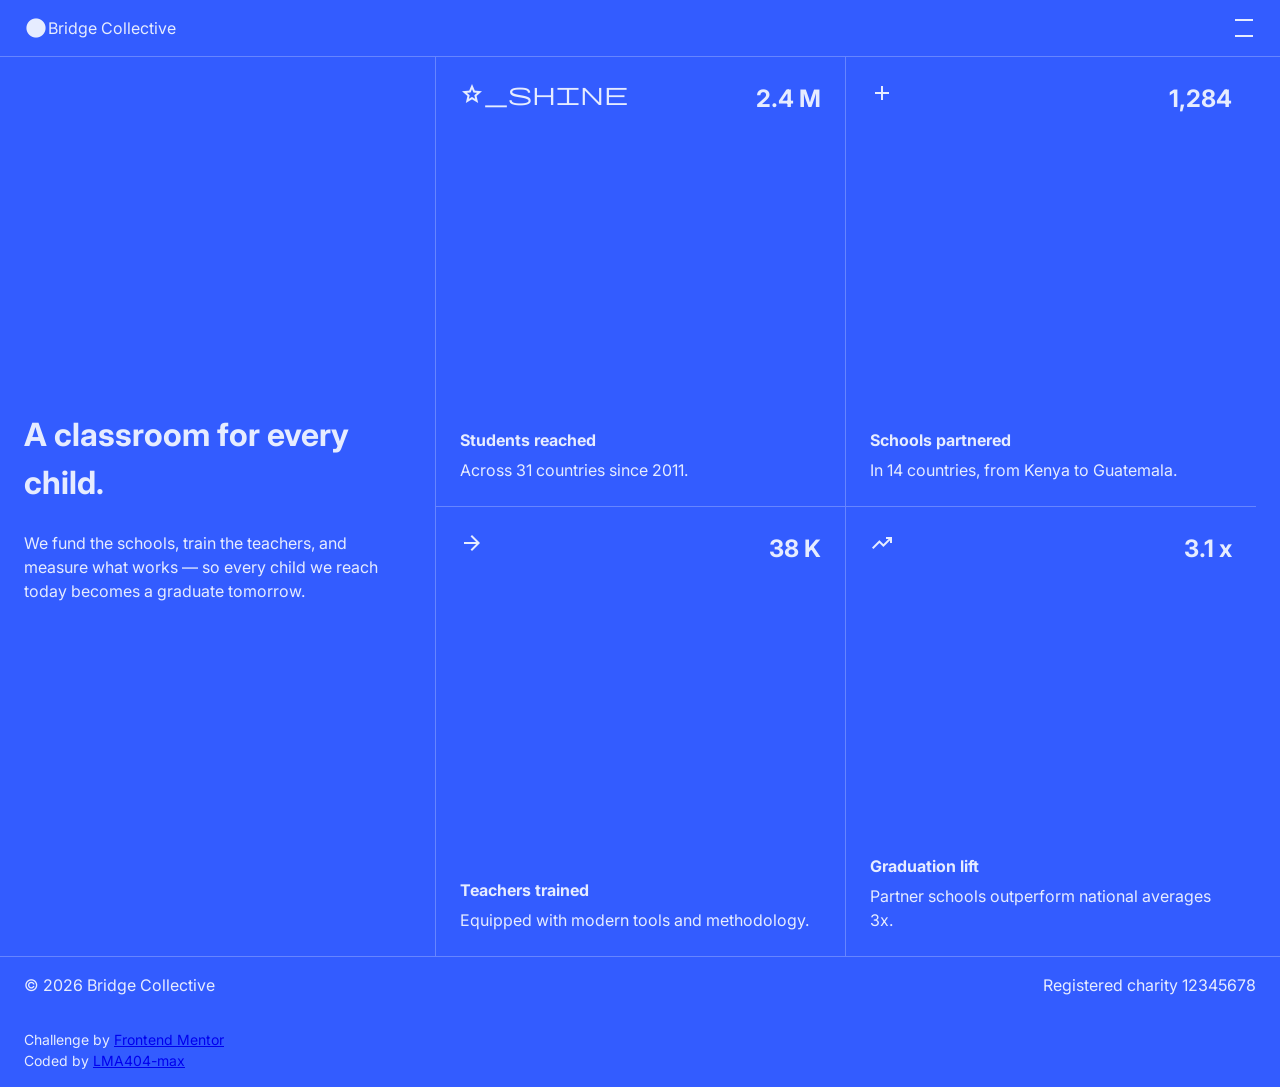
==== grid-landing-page-main/index.html @ 6e354396 "project_2: grid_landing_page(html and css)" ====
<!DOCTYPE html>
<html lang="en">
<head>
  <meta charset="UTF-8">
  <meta name="viewport" content="width=device-width, initial-scale=1.0" viewport-fit="cover">
  <link rel="icon" type="image/png" sizes="32x32" href="./assets/images/favicon-32x32.png">
  <link rel="preconnect" href="https://fonts.googleapis.com">
  <link rel="preconnect" href="https://fonts.gstatic.com" crossorigin>
  <link href="https://fonts.googleapis.com/css2?family=Inter:ital,opsz,wght@0,14..32,100..900;1,14..32,100..900&family=Outfit:wght@100..900&display=swap" rel="stylesheet">
  <link rel="stylesheet" href="https://fonts.googleapis.com/css2?family=Material+Symbols+Outlined:opsz,wght,FILL,GRAD@20..48,100..700,0..1,-50..200&icon_names=add,arrow_forward,circle,close,density_large,star_shine,trending_up" />
  
  <link rel="stylesheet" href="style.css">

 

  <title>Frontend Mentor | Grid landing page</title>
</head>
<body>

  <header>

    <!--fix the hover issue later-->
    <div class="page">
      <span class="material-symbols-outlined" style="font-variation-settings: 'FILL' 1, 'opsz' 15 !important; gap: 5px;">circle</span>
      <span class="brand">Bridge Collective</span>
        <div class="menuWrapper">
          <span class="material-symbols-outlined menu-icon">density_large</span>
            <nav class="menuContainer">
              <ul class="menuItems">
                <li><span class="material-symbols-outlined menu-close">close</span></li>
                <li><a href="#">About</a></li>
                <li><a href="#">Our Work</a></li>
                <li><a href="#">Partners</a></li>
                <li><a href="#">Annual Report</a></li>
                <li><a href="#">Donate</a></li>
              </ul>
            </nav>
        </div>
    </div>
  </header>

  <main>
    <div class="grid-container">
      <div class="mainStat" style="grid-area: hero;">
        <h1>A classroom for every child.</h1>
        <p class="hero">We fund the schools, train the teachers, and measure what works — so every child we reach today becomes a graduate tomorrow.</p>
      </div>

        <div class="item" style="grid-area: stat1;">
          <div class="statTop">
            <span class="material-symbols-outlined">star_shine</span>
            <h2>2.4 M</h2>
          </div>
          <div class="statBottom">
            <h4>Students reached</h4>
            <p class="stats">Across 31 countries since 2011.</p>
          </div>
        </div>

        <div class="item" style="grid-area: stat2;">
          <div class="statTop">
            <span class="material-symbols-outlined">add</span>
            <h2>1,284</h2>
          </div>
          <div class="statBottom">
            <h4>Schools partnered</h4>
            <p class="stats">In 14 countries, from Kenya to Guatemala.</p>
          </div>
        </div>

        <div class="item" style="grid-area: stat3;">
          <div class="statTop">
            <span class="material-symbols-outlined">arrow_forward</span>
            <h2>38 K</h2>
          </div>
          <div class="statBottom">
            <h4>Teachers trained</h4>
            <p class="stats">Equipped with modern tools and methodology.</p>
          </div>
        </div>

        <div class="item" style="grid-area: stat4;">
          <div class="statTop">
            <span class="material-symbols-outlined">trending_up</span>
            <h2>3.1 x</h2>
          </div>
          <div class="statBottom">
            <h4>Graduation lift</h4>
            <p class="stats">Partner schools outperform national averages 3x.</p>
          </div>
        </div>
      </div>
  </main>

  <footer>
    <p class="footer">&copy 2026 Bridge Collective</p>
    <p class="footer">Registered charity 12345678</p>
  </footer>
    
  <div class="attribution">
    Challenge by <a href="https://www.frontendmentor.io?ref=challenge">Frontend Mentor</a><br>
    Coded by <a href="https://github.com/LMA404-max/frontend_mentor">LMA404-max</a>
  </div>
  </body>
</html>
---- grid-landing-page-main/style.css ----
/*universal reset*/
*, *::before, *::after {
    margin: 0px;
    padding: 0px;
    box-sizing: border-box;
}

html {
    scroll-behavior: smooth;
}

:root {
    --blue: hsl(255, 100%, 58%);
    --line: rgba(255, 255, 255, 0.25); /*subtle line colors */
}

.material-symbols-outlined {
  font-variation-settings:
  'FILL' 0,
  'wght' 400,
  'GRAD' 0,
  'opsz' 24
}

body {
    min-height: 100vh;
    line-height: 1.5;
    background-color: hsl(228, 100%, 60%);
    color: hsl(224, 100%, 95%);
    font-family: "Inter", sasn-serif;
}

header {
    border-bottom: 1px solid var(--line);
    position: relative;
    z-index: 10; /*keeps the panel above the grid*/
}

.page {
    display: flex;
    align-items: center;
    padding: 16px 24px;
}

.brand {
    margin-right: auto;
}

.menu-icon {
    display: block;
    cursor: pointer;
}

.menuItems {
    display: flex;
    flex-direction: column;
    justify-content: flex-end;
    align-items: flex-end;
    white-space: nowrap;
}

.menuContainer {
    display: none;
    position: fixed;
    inset: 0 0 0 auto;
    width: 35vw;
    height: 100vh;
    background-color: hsl(228, 99%, 58%);
    border: 1px solid hsl(228, 99%, 58%);
    z-index: 100; /*above the icon */
}

.menuWrapper:hover .menuContainer {
    display: block;
}

body:has(.menuContainer:hover) {
    background-color: hsl(228, 75%, 51%);
}
.menuContainer ul {
    list-style: none;
    margin: 0;
    padding: 0;
}

.menuContainer a {
    display: block;
    padding: 10px 16px;
    color: #ffffff;
    text-decoration: none;
    font-size: 22px;
}

.menuContainer a:hover {
    text-decoration: underline 2px white;
    text-underline-offset: 5px;
}

.grid-container {
    display: grid;
    grid-template-columns: repeat(3, 1fr);
    grid-template-rows: repeat(2, 1fr);
    grid-template-areas:
        "hero stat1 stat2"
        "hero stat3 stat4";
    gap: 0px;
    padding: 0px 24px;
    height: 100vh;
    width: auto;
    border-bottom: 1px solid var(--line);
}

.item {
    display: flex;
    flex-direction: column;
    justify-content: space-between;
    transition: background 0.2s ease;
    padding: 24px;
    width: auto;
}

.item:hover {
    cursor: pointer;
    background-color: hsl(228, 93%, 62%);
}

[style*="stat1"],
[style*="stat3"] {
    border-left: 1px solid var(--line);
}

[style*="stat2"],
[style*="stat4"] {
    border-left: 1px solid var(--line);
}

[style*="stat1"],
[style*="stat2"] {
    border-bottom: 1px solid var(--line);
}

.mainStat {
    display: flex;
    flex-direction: column;
    justify-content: center; /* vertically centering the text block */
}

.mainStat h1 {
    margin: 0 0 24px; /*space between title and para */
}

.mainStat p {
    margin: 0;
    line-height: 1.5;
    max-width: 380px; /* keeps the lines short */
}

.statTop {
    display: flex;
    justify-content: space-between;
    align-items: flex-start;
}

.statBottom h4{
    margin: 0 0 6px;
}

.statBottom .stats {
    margin: 0;
}


footer {
    display: flex;
    justify-content: space-between;
    margin: auto;
    padding: 16px 24px;
}

.attribution {
    margin: auto;
    padding: 16px 24px;
    font-size: 14px;
}

@media (max-width: 375px) {
    .grid-container {
        grid-template-columns: 1fr;
    }
}
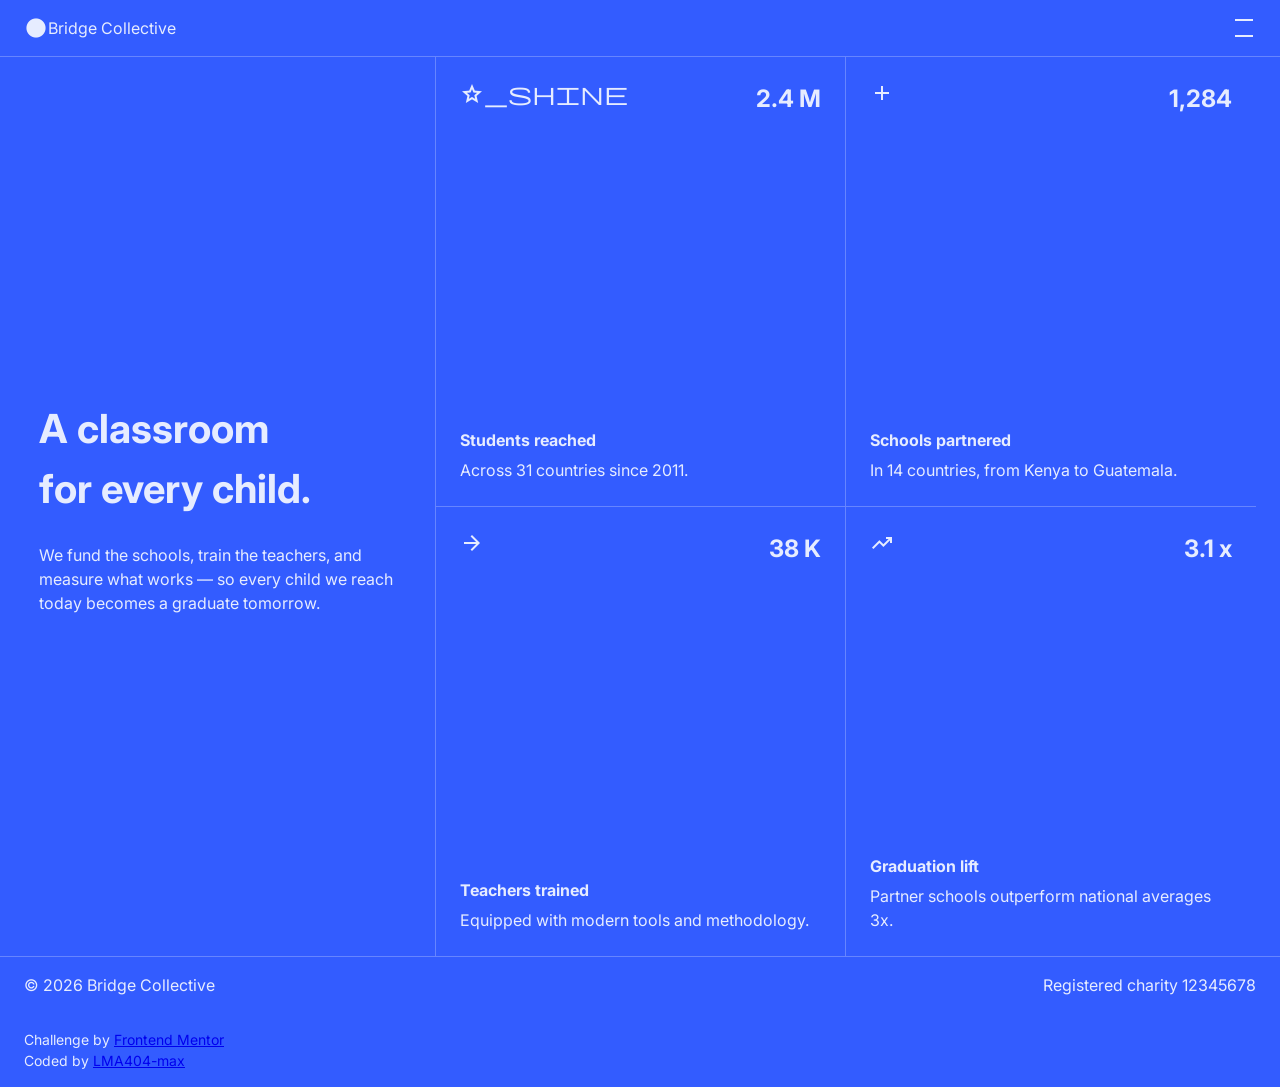
==== commit 158ecfea: "edit: edited README, removed some unwanted assets and made some changes in the index and style files" ====
--- a/grid-landing-page-main/index.html
+++ b/grid-landing-page-main/index.html
@@ -42,7 +42,8 @@
   <main>
     <div class="grid-container">
       <div class="mainStat" style="grid-area: hero;">
-        <h1>A classroom for every child.</h1>
+        <h1>A classroom
+for every child.</h1>
         <p class="hero">We fund the schools, train the teachers, and measure what works — so every child we reach today becomes a graduate tomorrow.</p>
       </div>
 
--- a/grid-landing-page-main/style.css
+++ b/grid-landing-page-main/style.css
@@ -143,10 +143,13 @@
     display: flex;
     flex-direction: column;
     justify-content: center; /* vertically centering the text block */
+    margin: 0 auto;
 }
 
 .mainStat h1 {
     margin: 0 0 24px; /*space between title and para */
+    font-size: 40px;
+    white-space: pre-wrap;
 }
 
 .mainStat p {
